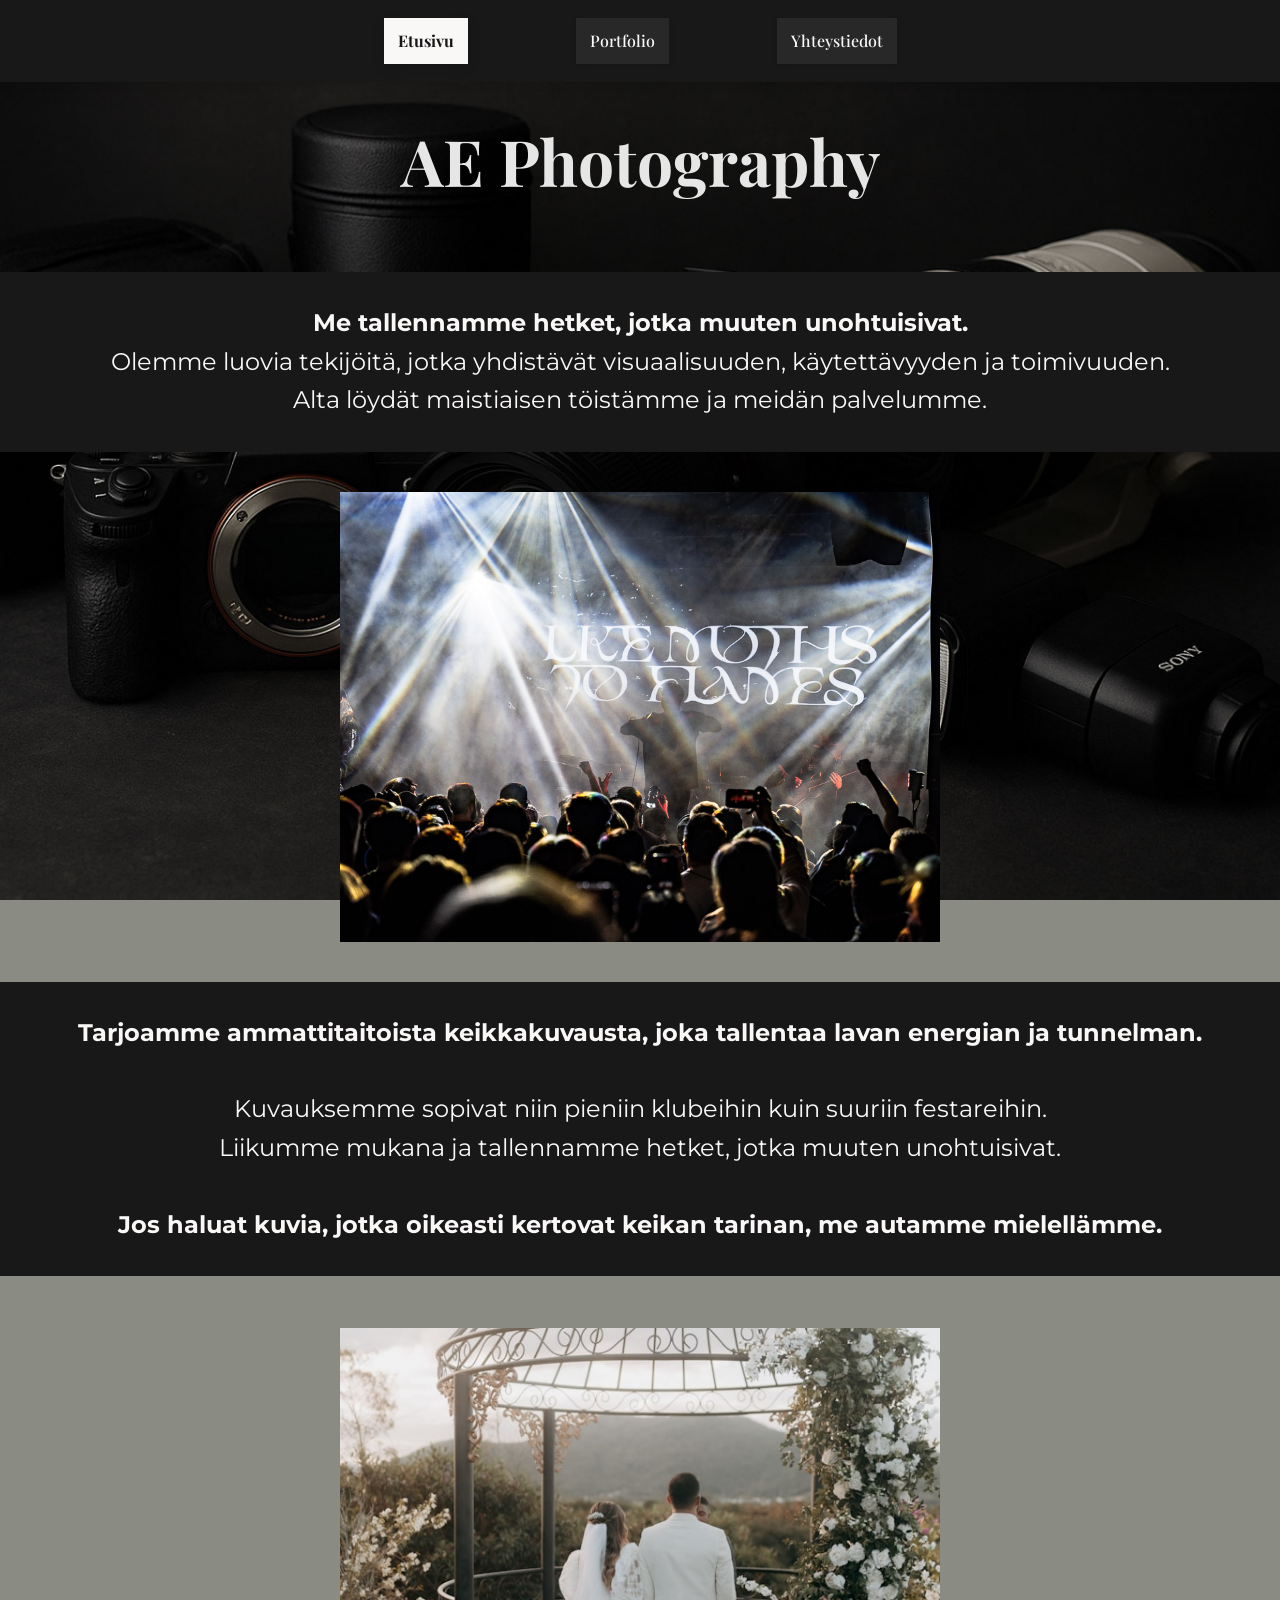
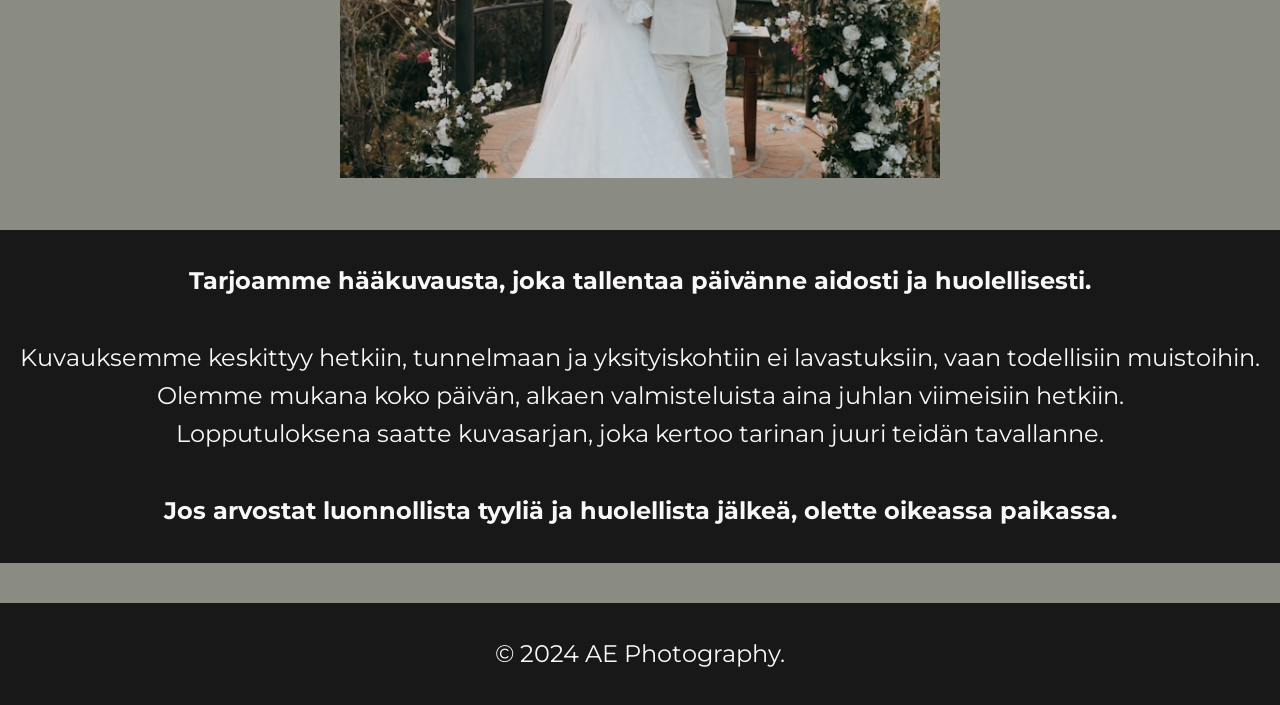
==== index.html @ 38c81fc1 "Paasivu to index" ====
<!DOCTYPE html>
<html lang="en">
<head>
    <meta charset="UTF-8">
    <meta name="viewport" content="width=device-width, initial-scale=1.0">

    <!-- Sivun otsikko -->
    <title>AE Photography - kuvat joka hetkeen.</title>
    <meta name="robots" content="noindex">
    <meta name="googlebot" content="noindex">

    <!-- Tyylitiedosto -->
    <link rel="stylesheet" href="tyylicss.css">
</head>
<body>
    <!-- Navigaatiopalkki -->
     <header id="etusivuheader">
         <nav>
            <a href="index.html" class="active">Etusivu</a>
            <a href="portfolio.html">Portfolio</a>
            <a href="yhteystiedot.html">Yhteystiedot</a>    
         </nav>
      </header>

    <!-- Pääotsikko -->
    <h1>AE Photography</h1>

    <!-- Ydinviesti / johdanto -->
    <div class="teksti1">
        <p><strong>Me tallennamme hetket, jotka muuten unohtuisivat.</strong><br>
            Olemme luovia tekijöitä, jotka yhdistävät visuaalisuuden, käytettävyyden ja toimivuuden. <br/>
            Alta löydät maistiaisen töistämme ja meidän palvelumme.
        </p>
    </div>
    <!-- Keikkakuva ja palvelukuvaus -->
    <img src="Kuvat ja Logo/DSC02025.jpg" alt="Keikkakuva" class="kuva1">
    <div class="teksti2">

        <p>
            <strong>Tarjoamme ammattitaitoista keikkakuvausta, joka tallentaa lavan energian ja tunnelman.</strong><br>
            <br>Kuvauksemme sopivat niin pieniin klubeihin kuin suuriin festareihin.<br>
            Liikumme mukana ja tallennamme hetket, jotka muuten unohtuisivat.<br>
            <br><strong>Jos haluat kuvia, jotka oikeasti kertovat keikan tarinan, me autamme mielellämme.</strong>
        </p>

        <!-- Hääkuva ja palvelukuvaus -->
        <img src="Kuvat ja Logo/Kuva.jpg" alt="Hääkuva" class="kuva1">

        <p>
            <strong>Tarjoamme hääkuvausta, joka tallentaa päivänne aidosti ja huolellisesti.</strong><br>
            <br>Kuvauksemme keskittyy hetkiin, tunnelmaan ja yksityiskohtiin ei lavastuksiin, vaan todellisiin muistoihin. <br>
            Olemme mukana koko päivän, alkaen valmisteluista aina juhlan viimeisiin hetkiin. <br>
            Lopputuloksena saatte kuvasarjan, joka kertoo tarinan juuri teidän tavallanne. <br>
            <br><strong>Jos arvostat luonnollista tyyliä ja huolellista jälkeä, olette oikeassa paikassa.</strong>
        </p>
    </div>

    <footer>
        <p>&copy; 2024 AE Photography.</p>
    </footer>
</body>
</html>
---- tyylicss.css ----
@import url('https://fonts.googleapis.com/css2?family=Playfair+Display:wght@400;700&display=swap');
@import url('https://fonts.googleapis.com/css2?family=Montserrat:wght@300;400;700&display=swap');


/* Header-tyylit */
header {
  font-family: 'Playfair Display', serif;
  color: #f3f3f3;
  padding: 10px 0;
  text-align: center;
}

a {
  color: #faf7f7;
  text-decoration: none;
}


/* Poista linkkien oletuspyöristys */
header a,
nav a {
  border-radius: 0 !important; 
}


/* Linkkien hover-efekti headerissa */
header a:hover {
  background-color: #666;
  box-shadow: 0 4px 12px rgba(0,0,0,0.12);
  transform: translateY(-2px) scale(1.04);
  text-decoration: none;
}


/* Yleiset tyylit */
body {
  margin: 0;
  padding: 0;
 font-family: Arial, sans-serif;
   background-image: url("Kuvat ja Logo/BackgroundCamera-2.jpg");
   background-size: contain;
  background-repeat: no-repeat;
  background-attachment: fixed;
  background-size: cover;
  background-position: center center;
  background-color: #8a8c84;
  color:    #faf7f7;
  line-height: 1.6;
  margin-top: 70px;       
}
/* Tekstien keskitys */
.teksti1 {
  text-align: center;
}
.teksti2 {
  text-align: center;
}
/* Kuvien asettelu riville */
div {
  display: flex;
  flex-wrap: wrap;
  gap: 12px; 
  justify-content: center;
}
/* Kuvien tyylit */
.kuva1 {
  max-width: 220px;
  height: auto;
  display: block;
  margin: 40px auto 0 auto; 
  width: 100%;
  max-width: 400px;
  aspect-ratio: 4 / 3;
  object-fit: cover;

  height: auto;
}
@media (min-width:768px) {
  .kuva1 {
    max-width: 600px;
  }
}
/* Otsikon tyylit */
h1 {
    font-family: 'Playfair Display', serif;
    font-size: 4rem;
    color: #e6e6e6;
    text-align: center;
    margin: 20px 0;
}
/* Paragraph tyylit */
p {
  font-family: 'Montserrat', sans-serif;
  font-size: 1.5rem;
  margin: 40px 0 0 0; 
  padding: 32px 0;
  border-radius: 0;
  background-color: #181818;
  color: #faf7f7;
  box-shadow: none;
  width: 100vw;
  max-width: none;
  text-align: center;
  position: relative;
  left: 50%;
  right: 50%;
  transform: translateX(-50%);
}

/* yhteystieto sivun kartta */
.map-box {
  
  text-align: center;
  width: fit-content;
  margin: 40px auto 0 auto;
}

.map-box iframe {
  display: block;
  margin: 0 auto;
  border: none;
}

/* Responsiivinen navigaattori */
nav {
  display: flex;
  justify-content: center;
  align-items: center;
  gap: 100px;
  background-color: #181818;
  padding: 18px 0;
  margin-bottom: 32px;
  position: fixed;
  top: 0;
  left: 0;
  width: 100vw;
  z-index: 1000;
  box-shadow: 0 2px 8px rgba(0,0,0,0.12);
}
/* Navigaatiolinkkien tyylit */
nav a {
  display: inline-block;
  padding: 10px 14px;
  background-color: #282828;
  color: #faf7f7;
  border-radius: 6px;
  margin: 0 4px;
  font-size: 1rem;
  font-weight: 500;
  box-shadow: 0 2px 6px rgba(0,0,0,0.08);
  transition: background-color 0.2s, box-shadow 0.2s, transform 0.2s;
  vertical-align: middle;
  text-align: center;
}

nav a.active,
nav a[aria-current="page"] {
  background-color: #faf7f7;
  color: #181818;
  font-weight: 700;
  box-shadow: 0 4px 12px rgba(0,0,0,0.12);
  pointer-events: none;
}

 /* Mobiilityylit */
@media (max-width: 600px) {
  nav {
    gap: 20px;
    padding: 10px 0;
  }
  nav a {
    font-size: 0.95rem;
    margin: 0 2px;
    min-width: 90px;
  }
  h1 {
    font-size: 2.7rem;
    margin-top: 10px;
  }
  .kuva1 {
    max-width: 95vw;
    margin-top: 24px;
  }
  .teksti1, .teksti2 {
    padding: 0 4vw;
  }
  p {
    font-size: 1rem;
    padding: 12px 0;
    margin-top: 16px;
  }
}

/* Footer-tyylit */
footer {
  text-align: center;
}
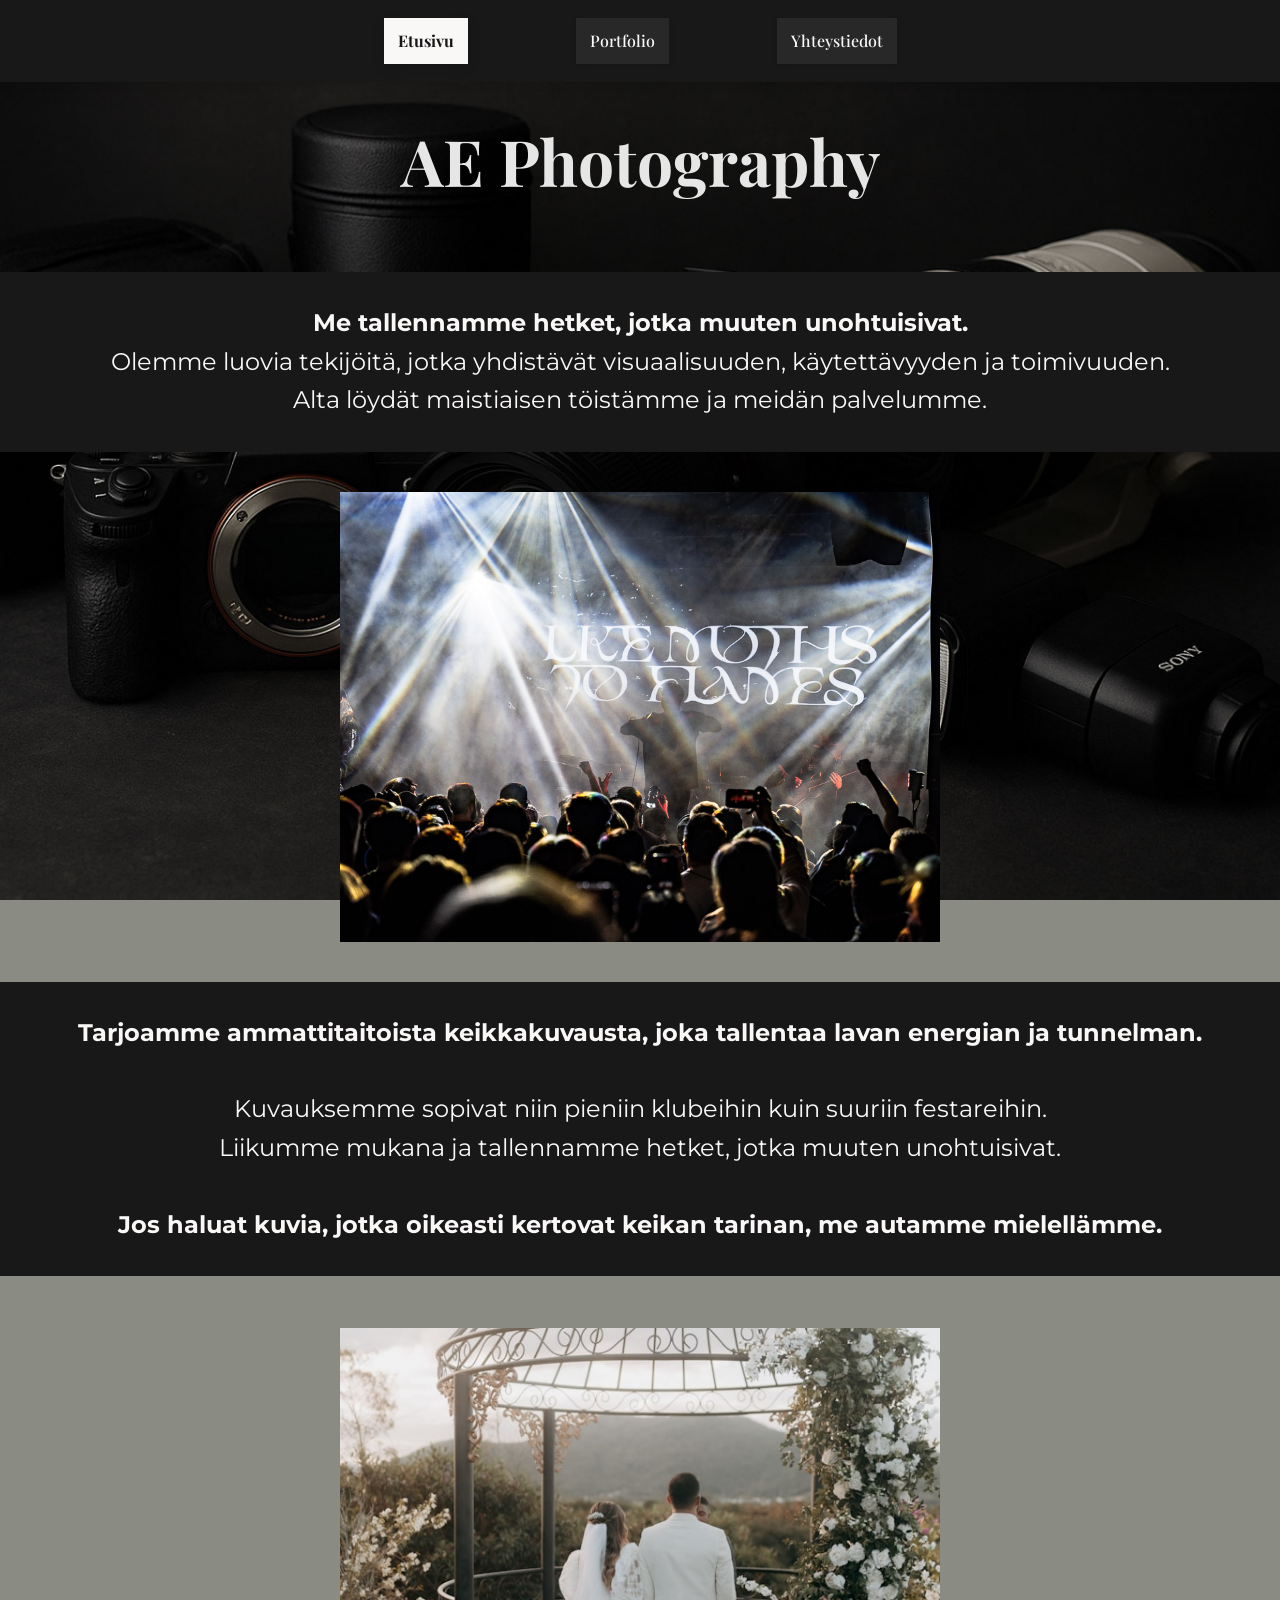
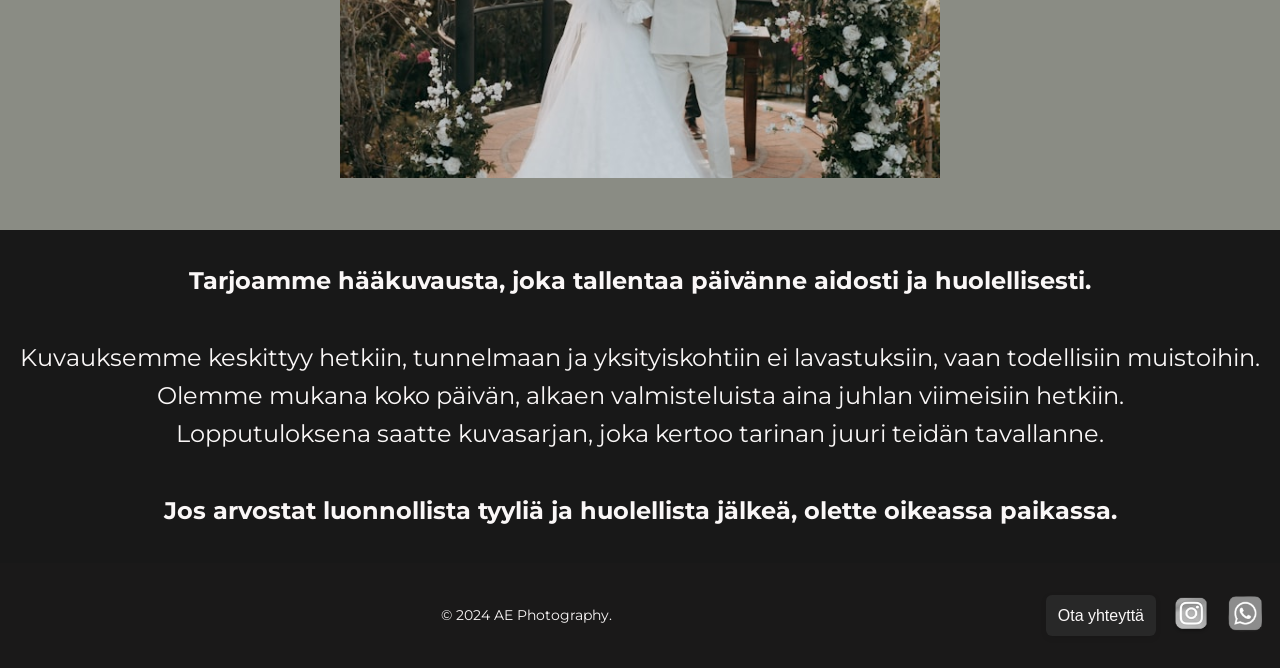
==== commit 8d0c7aaa: "Footer yms muutokset" ====
--- a/index.html
+++ b/index.html
@@ -56,7 +56,20 @@
     </div>
 
     <footer>
-        <p>&copy; 2024 AE Photography.</p>
-    </footer>
+        <div class="footer-rivi">
+    <p class="copyright">&copy; 2024 AE Photography.</p>
+    <div class="footer-oikea">
+      <a href="yhteystiedot.html" class="yhteys-linkki">Ota yhteyttä</a>
+      <div class="sosiaalinen-media">
+        <a href="https://www.instagram.com" target="_blank" aria-label="Instagram">
+          <img src="Kuvat ja Logo/Instagram_logo.png" alt="Instagram-logo">
+        </a>
+        <a href="https://www.whatsapp.com" target="_blank" aria-label="Whatsapp">
+          <img src="Kuvat ja Logo/Whatsapp_logo.png" alt="Whatsapp-logo">
+        </a>
+      </div>
+    </div>
+  </div>
+</footer>
 </body>
 </html>
--- a/tyylicss.css
+++ b/tyylicss.css
@@ -193,5 +193,88 @@
 
 /* Footer-tyylit */
 footer {
-  text-align: center;
-}+  background-color: #1a1919;
+  padding: 2rem 1rem;
+  box-shadow: none;
+}
+
+.footer-rivi {
+  display: flex;
+  justify-content: space-between;
+  align-items: center;
+  flex-wrap: wrap;
+  gap: 0.5rem;
+}
+
+.footer-rivi .copyright {
+  margin: 0;
+  font-size: 0.9rem;
+  text-align: center;
+  flex: 1;
+  background-color: transparent;
+  padding: 0;
+  width: auto;
+  max-width: none;
+  position: static;
+  transform: none;
+  line-height: 1;
+}
+
+.sosiaalinen-media {
+  display: flex;
+  gap: 1rem;
+  align-items: center;
+}
+
+.sosiaalinen-media img {
+  width: 38px;
+  height: 38px;
+  object-fit: contain;
+  aspect-ratio: 1 / 1;
+  display: block;
+  margin-top: 0;
+}
+
+.sosiaalinen-media a:hover img {
+  transform: scale(1.2);
+}
+.yhteys-linkki {
+  font-size: 1rem;
+  color: #faf7f7;
+  text-decoration: none;
+}
+.yhteys-linkki {
+  background-color: #282828;
+  padding: 8px 12px;
+  border-radius: 6px;
+  box-shadow: 0 2px 6px rgba(0,0,0,0.08);
+  transition: background-color 0.2s, transform 0.2s;
+}
+
+.yhteys-linkki:hover {
+  background-color: #666;
+  transform: translateY(-2px);
+}
+
+.footer-oikea {
+  display: flex;
+  align-items: center;
+  gap: 1rem;
+}
+
+.yhteys-linkki {
+  font-size: 1rem;
+  color: #faf7f7;
+  text-decoration: none;
+}
+
+
+
+
+
+
+
+
+  
+
+
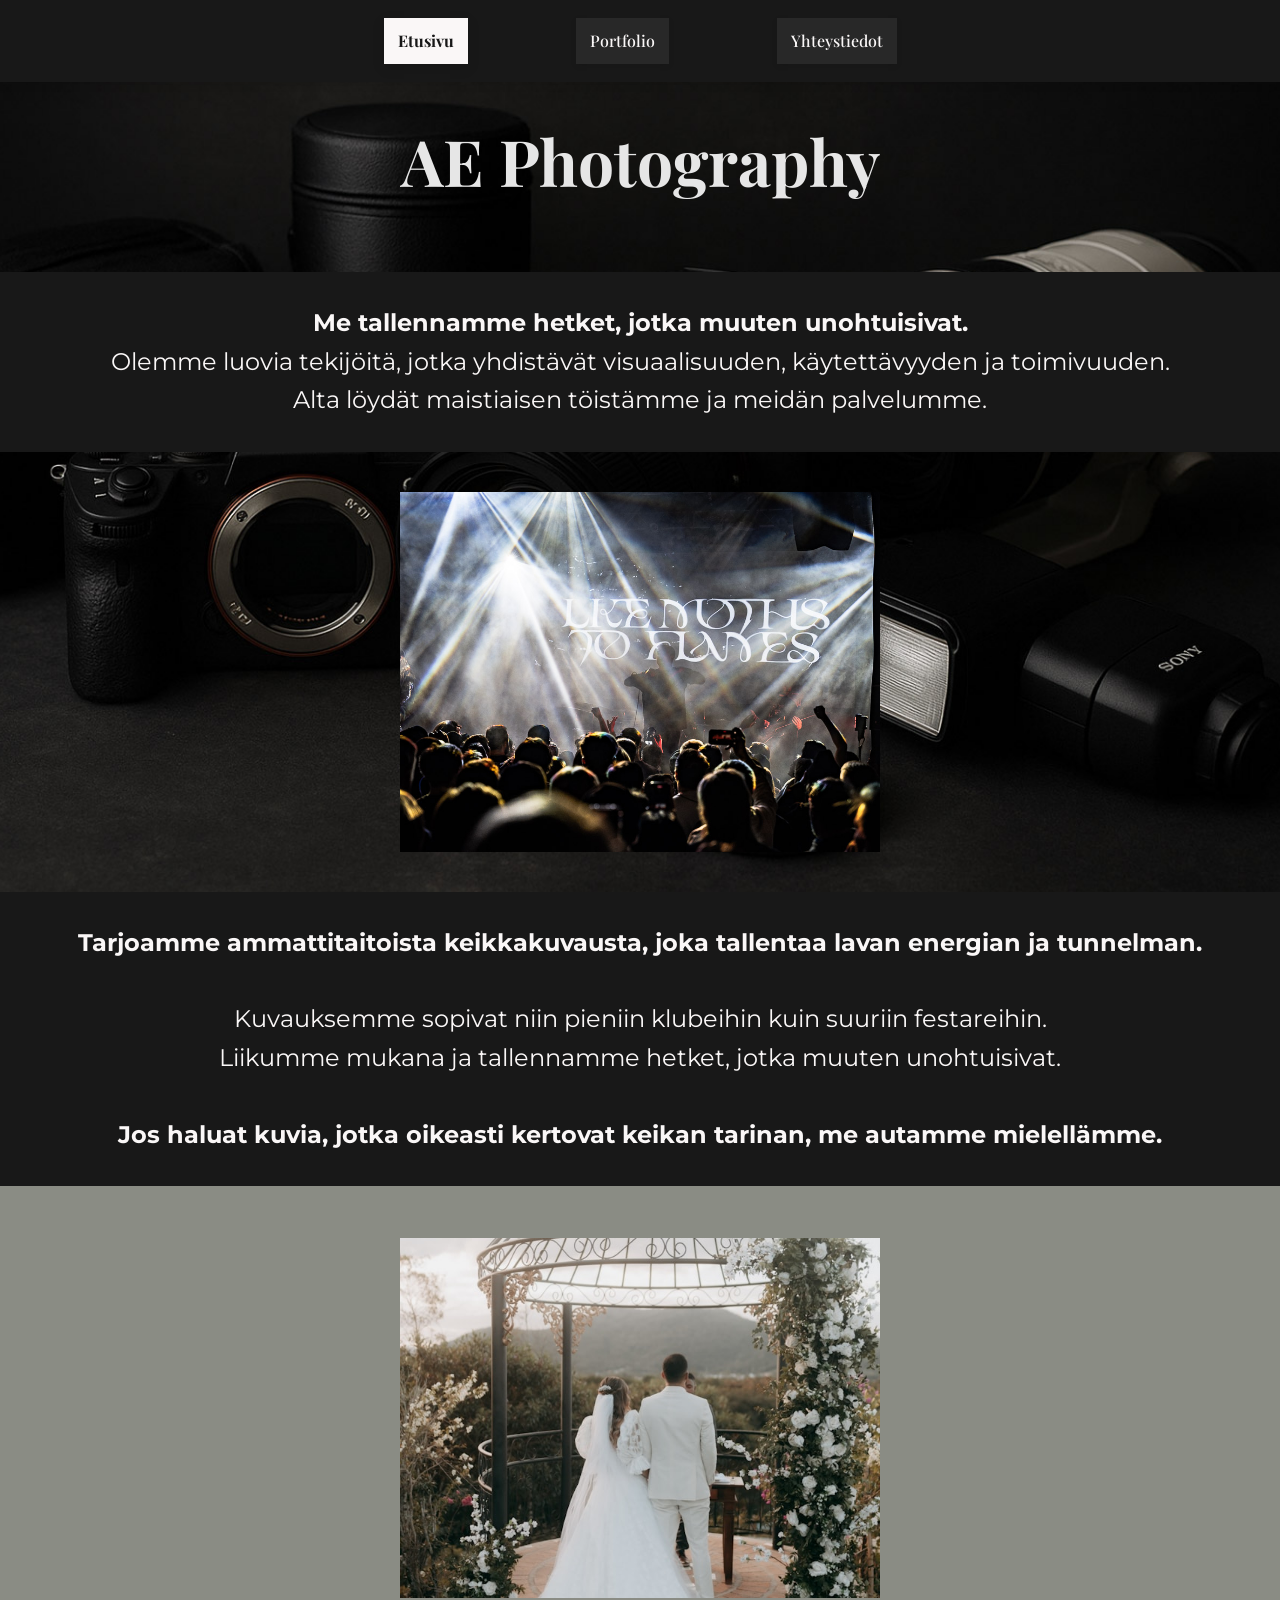
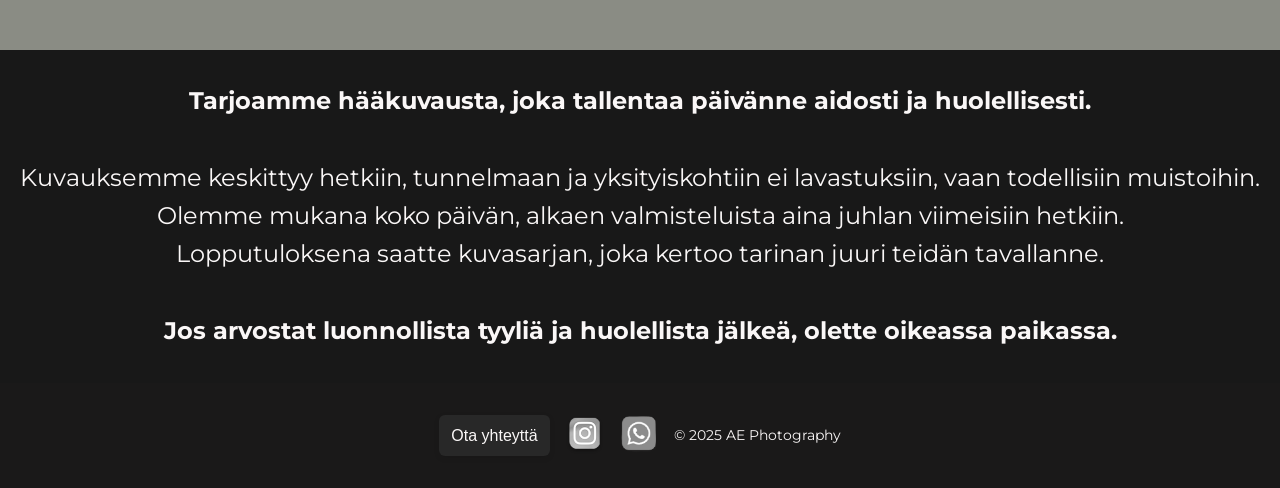
==== commit 3dd6da49: "Footer Update" ====
--- a/index.html
+++ b/index.html
@@ -56,20 +56,20 @@
     </div>
 
     <footer>
-        <div class="footer-rivi">
-    <p class="copyright">&copy; 2024 AE Photography.</p>
+ 
     <div class="footer-oikea">
       <a href="yhteystiedot.html" class="yhteys-linkki">Ota yhteyttä</a>
       <div class="sosiaalinen-media">
-        <a href="https://www.instagram.com" target="_blank" aria-label="Instagram">
+        <a href="https://www.instagram.com/nima_assar/" target="_blank" aria-label="Instagram">
           <img src="Kuvat ja Logo/Instagram_logo.png" alt="Instagram-logo">
         </a>
         <a href="https://www.whatsapp.com" target="_blank" aria-label="Whatsapp">
           <img src="Kuvat ja Logo/Whatsapp_logo.png" alt="Whatsapp-logo">
         </a>
       </div>
+             <div class="footer-rivi">
+    <p class="copyright">&copy; 2025 AE Photography </p>
     </div>
-  </div>
 </footer>
 </body>
 </html>
--- a/tyylicss.css
+++ b/tyylicss.css
@@ -77,7 +77,7 @@
 }
 @media (min-width:768px) {
   .kuva1 {
-    max-width: 600px;
+    max-width: 480px;
   }
 }
 /* Otsikon tyylit */
@@ -163,7 +163,7 @@
 }
 
  /* Mobiilityylit */
-@media (max-width: 600px) {
+@media (max-width: 480px) {
   nav {
     gap: 20px;
     padding: 10px 0;
